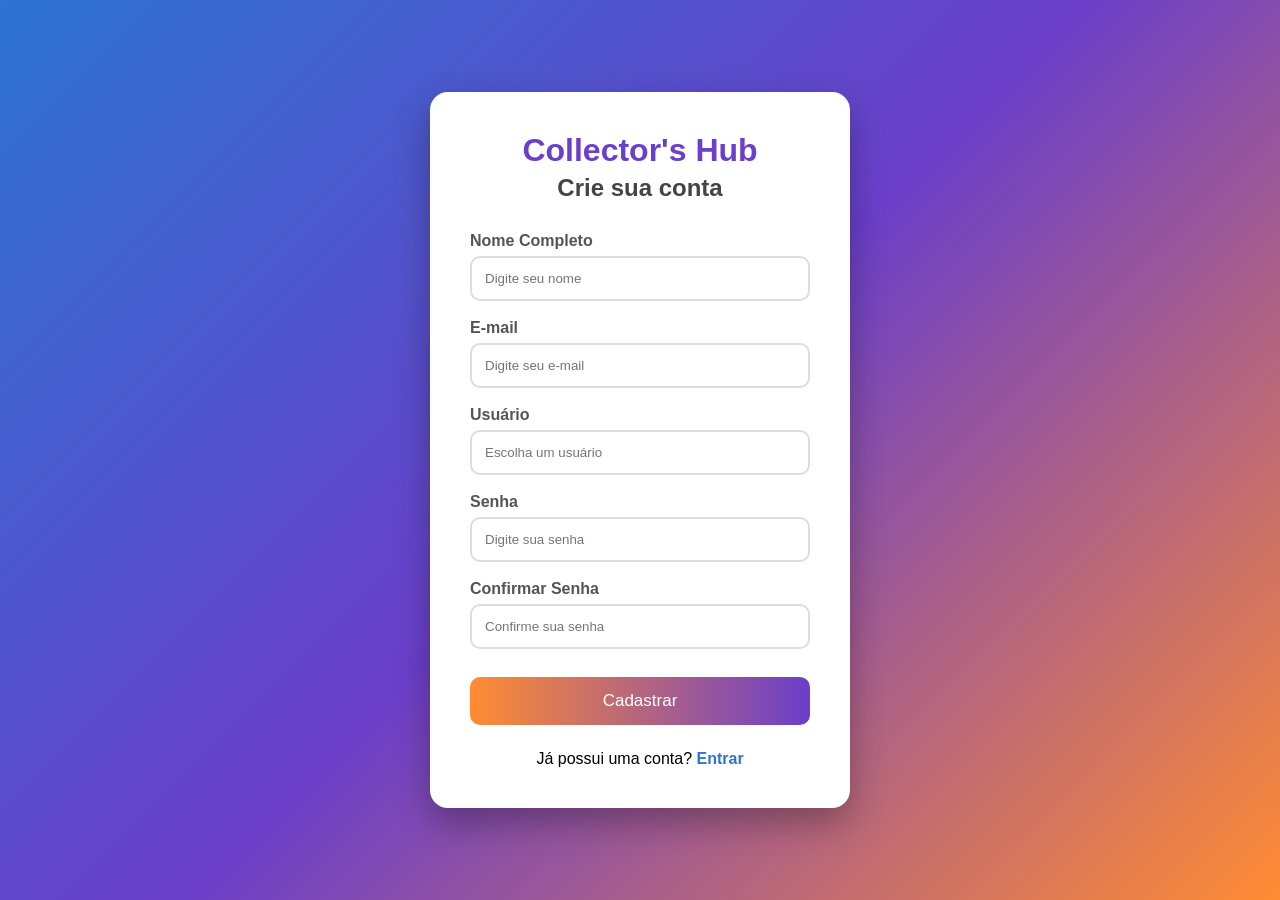
==== Nova pasta/cadastro.html @ 6bdc7616 "Add files via upload" ====
<!DOCTYPE html>
<html lang="pt-BR">
<head>
    <meta charset="UTF-8">
    <meta name="viewport" content="width=device-width, initial-scale=1.0">
    <title>Cadastro - Collector's Hub</title>
    <link rel="stylesheet" href="cadastro.css">
</head>
<body>

<div class="container">

    <div class="cadastro-box">

        <h1>Collector's Hub</h1>
        <h2>Crie sua conta</h2>

        <form>

            <div class="campo">
                <label>Nome Completo</label>
                <input type="text" placeholder="Digite seu nome">
            </div>

            <div class="campo">
                <label>E-mail</label>
                <input type="email" placeholder="Digite seu e-mail">
            </div>

            <div class="campo">
                <label>Usuário</label>
                <input type="text" placeholder="Escolha um usuário">
            </div>

            <div class="campo">
                <label>Senha</label>
                <input type="password" placeholder="Digite sua senha">
            </div>

            <div class="campo">
                <label>Confirmar Senha</label>
                <input type="password" placeholder="Confirme sua senha">
            </div>

            <button type="submit">Cadastrar</button>

        </form>

        <p>Já possui uma conta? <a href="#">Entrar</a></p>

    </div>

</div>

</body>
</html>
---- Nova pasta/cadastro.css ----
*{
    margin:0;
    padding:0;
    box-sizing:border-box;
    font-family:Arial, Helvetica, sans-serif;
}

body{
    min-height:100vh;

    display:flex;
    justify-content:center;
    align-items:center;

    background:linear-gradient(135deg,#2c73d2,#6b3fc9,#ff8c32);
}

.container{
    width:100%;
    display:flex;
    justify-content:center;
    padding:20px;
}

.cadastro-box{

    width:420px;
    background:white;

    padding:40px;

    border-radius:18px;

    box-shadow:0 15px 35px rgba(0,0,0,.3);

}

.cadastro-box h1{

    color:#6b3fc9;
    text-align:center;
    margin-bottom:5px;

}

.cadastro-box h2{

    color:#444;
    text-align:center;
    margin-bottom:30px;

}

.campo{

    display:flex;
    flex-direction:column;
    margin-bottom:18px;

}

.campo label{

    margin-bottom:6px;
    color:#555;
    font-weight:bold;

}

.campo input{

    padding:13px;

    border:2px solid #ddd;

    border-radius:10px;

    outline:none;

    transition:.3s;

}

.campo input:focus{

    border-color:#6b3fc9;
    box-shadow:0 0 8px rgba(107,63,201,.4);

}

button{

    width:100%;

    padding:14px;

    margin-top:10px;

    border:none;

    border-radius:10px;

    background:linear-gradient(90deg,#ff8c32,#6b3fc9);

    color:white;

    font-size:17px;

    cursor:pointer;

    transition:.3s;

}

button:hover{

    transform:scale(1.03);

    box-shadow:0 8px 20px rgba(0,0,0,.2);

}

p{

    text-align:center;
    margin-top:25px;

}

a{

    color:#2c73d2;
    text-decoration:none;
    font-weight:bold;

}

a:hover{

    text-decoration:underline;

}

@media(max-width:500px){

    .cadastro-box{

        width:100%;

        padding:25px;

    }

}
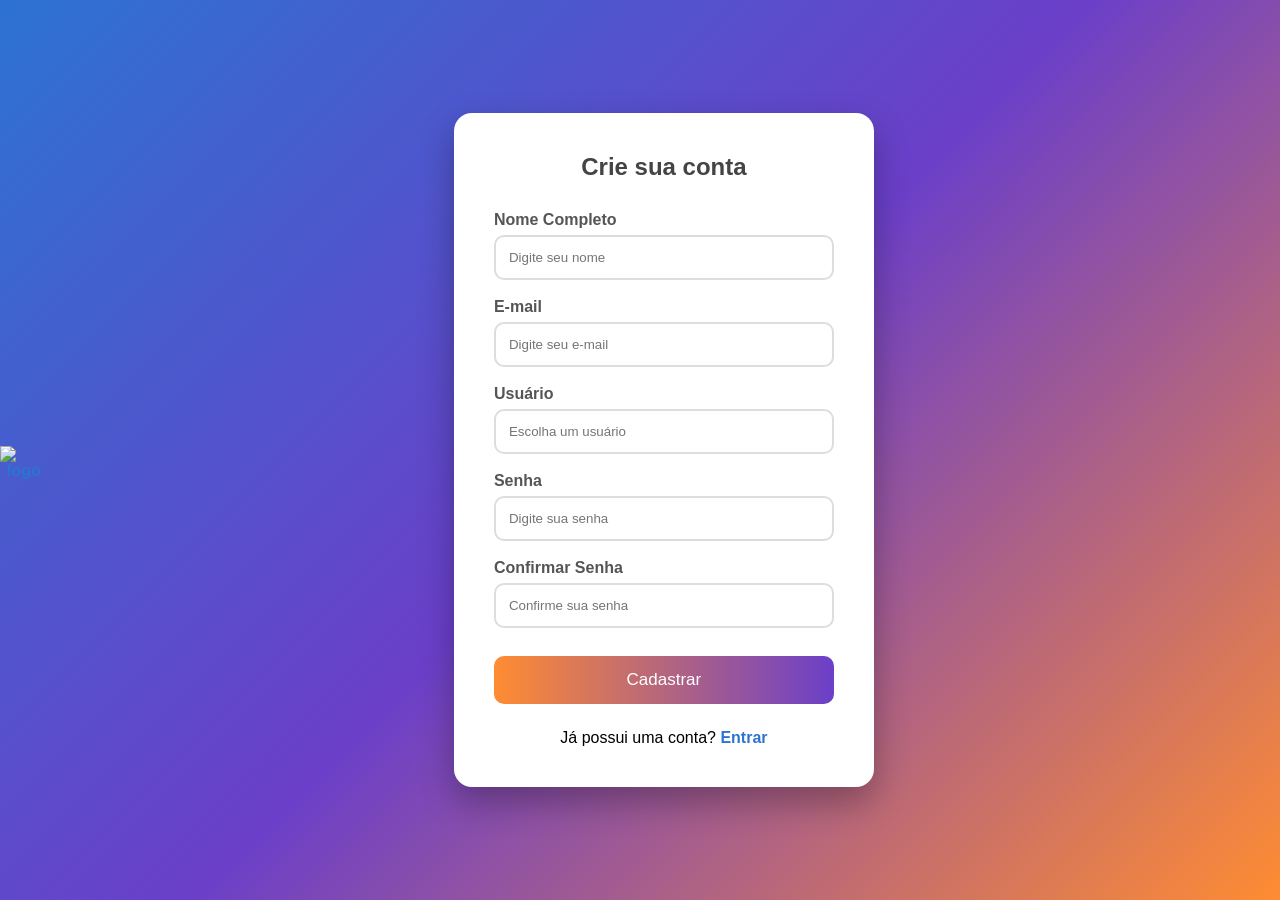
==== commit 7b7da85d: "Add files via upload" ====
--- a/Nova pasta/cadastro.html
+++ b/Nova pasta/cadastro.html
@@ -5,14 +5,15 @@
     <meta name="viewport" content="width=device-width, initial-scale=1.0">
     <title>Cadastro - Collector's Hub</title>
     <link rel="stylesheet" href="cadastro.css">
+    <p class="botao_produto"><a class="letra_botao" href="index.html"><img class="logo" src="imagens/logo.png" alt="logo"></a></p>
 </head>
+
 <body>
 
 <div class="container">
 
     <div class="cadastro-box">
 
-        <h1>Collector's Hub</h1>
         <h2>Crie sua conta</h2>
 
         <form>
--- a/Nova pasta/cadastro.css
+++ b/Nova pasta/cadastro.css
@@ -13,6 +13,25 @@
     align-items:center;
 
     background:linear-gradient(135deg,#2c73d2,#6b3fc9,#ff8c32);
+}
+
+.logo{
+    position: static;
+    transform: none;
+
+}
+
+.logo h1{
+    font-size: 2rem;
+    letter-spacing: 2px;
+
+}
+
+.logo img{
+    width: 180px;
+    max-width: 100%;
+    height: 100px;
+    display: 100px;
 }
 
 .container{
